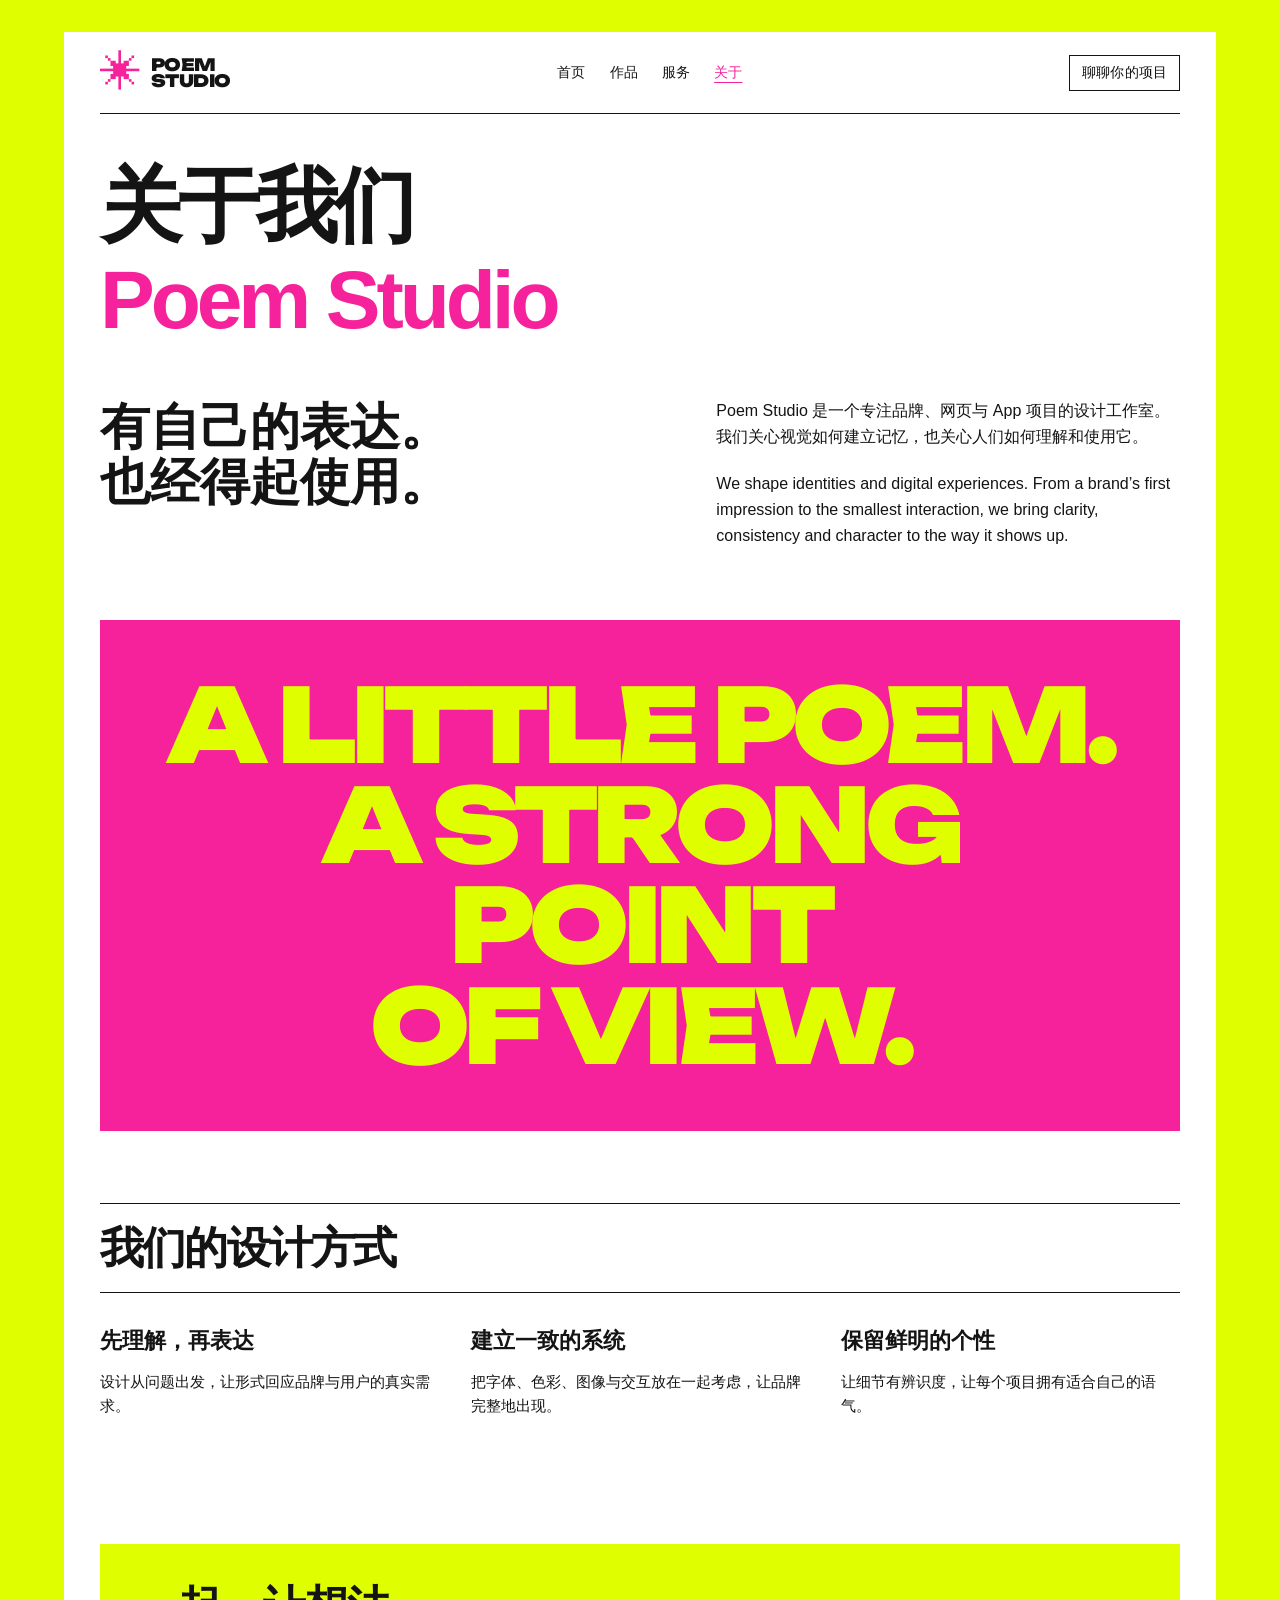
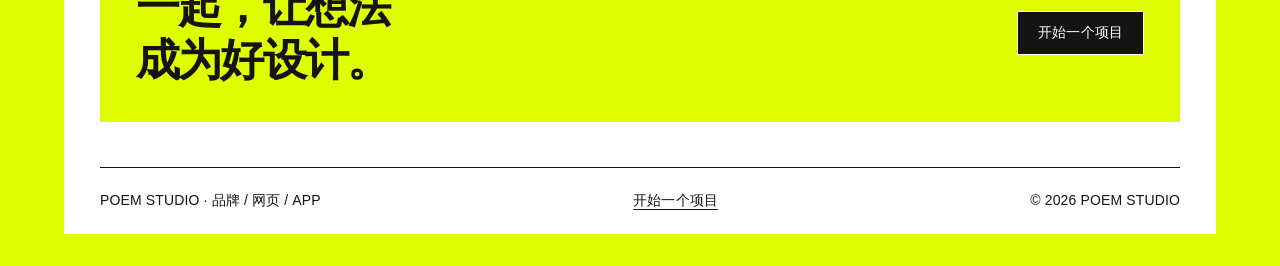
==== about.html @ 9b2316a0 "Stagger showcase image copy and sculpture transitions" ====
<!doctype html>
<html lang="zh-CN"><head><meta charset="utf-8"><meta name="viewport" content="width=device-width,initial-scale=1"><meta name="theme-color" content="#dfff00"><meta name="description" content="Poem Studio 设计工作室，专注品牌视觉、网页和 App 设计。"><title>工作室 · Poem Studio</title><link rel="icon" href="assets/mark.svg"><link rel="preload" as="font" href="assets/display.ttf" type="font/ttf" crossorigin><link rel="stylesheet" href="poem.css?v=3"><script src="poem.js?v=5" defer></script></head><body data-page="about"><a class="skip" href="#content">跳到正文</a><div class="paper"><header class="site-header"></header><main id="content"><h1 class="page-title">关于我们<br><em>Poem Studio</em></h1><div class="about-layout"><h2>有自己的表达。<br>也经得起使用。</h2><div><p>Poem Studio 是一个专注品牌、网页与 App 项目的设计工作室。我们关心视觉如何建立记忆，也关心人们如何理解和使用它。</p><p lang="en">We shape identities and digital experiences. From a brand’s first impression to the smallest interaction, we bring clarity, consistency and character to the way it shows up.</p></div></div><div class="about-poster">A LITTLE POEM.<br>A STRONG POINT<br>OF VIEW.</div><div class="section-heading"><h2>我们的设计方式</h2></div><div class="process"><div><h3>先理解，再表达</h3><p>设计从问题出发，让形式回应品牌与用户的真实需求。</p></div><div><h3>建立一致的系统</h3><p>把字体、色彩、图像与交互放在一起考虑，让品牌完整地出现。</p></div><div><h3>保留鲜明的个性</h3><p>让细节有辨识度，让每个项目拥有适合自己的语气。</p></div></div><section class="closing"><h2>一起，让想法<br>成为好设计。</h2><a class="button" href="contact.html">开始一个项目</a></section></main><footer class="site-footer"></footer></div></body></html>
---- poem.css ----
@font-face{font-family:Display;src:url('assets/display.ttf') format('truetype');font-display:swap;font-weight:900}
:root{--pink:#f5229b;--acid:#dfff00;--ink:#141414;--blue:#2437df;--line:#c9c9c3;--mono:'Courier New','Microsoft YaHei',monospace}
*{box-sizing:border-box}html{scroll-behavior:smooth}body{margin:0;background:var(--acid);color:var(--ink);font:16px/1.65 Arial,'Microsoft YaHei',sans-serif;padding:32px 5vw}a{color:inherit;text-decoration:none}button,input,textarea,select{font:inherit}button,a,input,textarea,select{-webkit-tap-highlight-color:transparent}button{cursor:pointer}button:focus-visible,a:focus-visible{outline:3px solid var(--blue);outline-offset:5px}img{display:block;max-width:100%}::selection{background:var(--pink);color:white}.paper{max-width:1480px;margin:auto;background:#fff;padding:0 36px}.skip{position:fixed;top:-60px}.skip:focus{top:10px;background:white;padding:10px;z-index:9}
.site-header{display:flex;align-items:center;justify-content:space-between;gap:24px;min-height:82px;border-bottom:1px solid}.logo{display:flex;gap:9px;align-items:center;font:900 17px/.9 Display,Arial,sans-serif;letter-spacing:-.5px}.logo-symbol{font:42px/1 Arial;color:var(--pink)}nav{display:flex;gap:24px;font:13px var(--mono)}nav a{padding:10px 0}nav a[aria-current=page]{color:var(--pink);text-decoration:underline;text-underline-offset:5px}.header-link{font:12px var(--mono);border:1px solid;padding:8px 12px}.big-title{font:900 clamp(64px,11.7vw,170px)/.9 Display,'Arial Black',sans-serif;letter-spacing:-.055em;margin:29px 0 20px;text-transform:uppercase;color:var(--pink);display:flex;justify-content:space-between;gap:15px}.edition{display:flex;justify-content:space-between;gap:20px;font:12px/1.5 var(--mono);border-top:1px solid;padding:12px 0}.hero-intro{display:flex;justify-content:space-between;align-items:flex-start;margin:14px 0}.hero-intro p{margin:0;max-width:290px;font-size:14px}.hero-intro .en{font:14px/1.5 var(--mono);text-align:right}
.hero-collage{position:relative;display:grid;grid-template-columns:1fr 1.35fr 1fr;align-items:center;gap:4%;padding:30px 25px 62px;min-height:440px}.hero-piece{position:relative;display:block}.hero-piece img{width:100%;height:290px;object-fit:cover}.hero-piece.brand img{border-radius:50% 50% 0 0}.hero-piece.web{margin-top:36px}.hero-piece.web img{height:330px}.hero-piece.app{margin-top:-8px}.hero-piece.app img{height:305px;border-radius:130px}.hero-label{font:12px/1.3 var(--mono);display:flex;justify-content:space-between;padding-top:12px}.selected-frame{position:absolute;inset:-12px -12px 31px;border:1px solid var(--ink);pointer-events:none}.selected-frame:before,.selected-frame:after{content:'';position:absolute;width:6px;height:6px;background:var(--ink);top:-3px;left:-3px;box-shadow:0 0 0 2px white}.selected-frame:after{top:auto;left:auto;bottom:-3px;right:-3px}.annotation{position:absolute;top:-35px;right:-16px;background:var(--acid);padding:5px 10px;font:12px var(--mono);transform:rotate(-4deg)}.sticker{position:absolute;font:900 80px/1 Arial;right:26%;top:0;color:var(--pink);transform:rotate(15deg);pointer-events:none}.hero-collage .tiny-note{position:absolute;bottom:0;left:0;font:12px var(--mono);color:#555}.hero-piece:hover img{filter:saturate(1.12)}.hero-piece:hover .hero-label{color:var(--pink)}
.section-heading{display:flex;justify-content:space-between;align-items:end;border-top:1px solid;padding:22px 0;margin-top:72px}.section-heading h2{font:900 clamp(28px,4vw,55px)/1 Display,Arial;margin:0;letter-spacing:-.045em}.section-heading span,.text-link{font:13px var(--mono)}.text-link{text-decoration:underline;text-underline-offset:5px}.statement{margin:75px 0 70px;position:relative;padding:22px 0}.statement h2{font:900 clamp(32px,5.7vw,86px)/1.04 Display,Arial;letter-spacing:-.05em;margin:0}.statement .shift{display:block;text-align:right}.statement em{font-style:normal;color:var(--pink)}.statement mark{background:var(--acid);padding:0 6px}.statement p{max-width:380px;margin:28px 0 0 auto;font-size:15px}.manifesto{display:grid;grid-template-columns:1fr 1fr;border:1px solid;min-height:360px}.manifesto-art{background:var(--blue);color:var(--acid);padding:45px;position:relative;display:flex;flex-direction:column;justify-content:space-between;overflow:hidden}.manifesto-art strong{font:900 clamp(50px,7vw,104px)/.9 Display;letter-spacing:-.06em;z-index:1}.manifesto-art small{font:12px var(--mono);z-index:1}.manifesto-art .asterisk{position:absolute;font:360px/.8 Arial;right:-45px;top:85px;color:var(--pink);transform:rotate(15deg)}.manifesto-copy{background:var(--acid);padding:42px;display:flex;flex-direction:column;justify-content:center;align-items:start}.manifesto-copy h2{font:900 34px/1.2 Display,Arial;letter-spacing:-.03em;margin:0 0 20px}.manifesto-copy p{margin:0 0 24px;max-width:400px}.button{display:inline-block;border:1px solid;background:var(--ink);color:white;padding:12px 20px;font:14px var(--mono)}.button:hover{background:var(--pink);color:white}.button.light{background:white;color:var(--ink)}
.work-grid{display:grid;grid-template-columns:repeat(3,minmax(0,1fr));gap:25px}.work-card{min-width:0}.work-card[hidden]{display:none}.work-visual{position:relative;overflow:hidden;background:#eee}.work-visual img{width:100%;aspect-ratio:4/5;object-fit:cover;transition:transform .5s}.work-card:hover img{transform:scale(1.035)}.work-card h3{font:900 25px/1.2 Display,Arial;margin:14px 0 7px}.work-meta{font:12px var(--mono);display:flex;justify-content:space-between;gap:10px}.work-card p{font-size:14px;margin:8px 0}.concept{position:absolute;bottom:12px;left:12px;background:white;padding:4px 7px;font:11px var(--mono)}.filters{display:flex;gap:10px;flex-wrap:wrap;margin:22px 0 30px}.filters button{border:1px solid;background:#fff;padding:7px 15px;font:13px var(--mono)}.filters button[aria-pressed=true]{background:var(--acid)}.page-intro{max-width:650px;margin:18px 0 36px}.page-title{font:900 clamp(52px,9vw,124px)/.95 Display,Arial;letter-spacing:-.06em;margin:45px 0 18px}.page-title em{font-style:normal;color:var(--pink)}
.service-shapes{display:grid;grid-template-columns:1fr 1fr 1fr;gap:25px;padding:28px 20px 60px}.service-shape{border:1.5px solid var(--blue);min-height:250px;padding:32px 28px;position:relative;display:flex;flex-direction:column;justify-content:center}.service-shape:nth-child(1){border-radius:90px 90px 0 0;transform:rotate(-4deg);color:var(--blue)}.service-shape:nth-child(2){margin-top:28px;transform:rotate(3deg);color:var(--pink);border-color:var(--pink)}.service-shape:nth-child(2):before{content:'';height:15px;border-bottom:1px solid;position:absolute;inset:0 0 auto;background:radial-gradient(circle,currentColor 2px,transparent 2.5px) 8px 4px/9px 9px no-repeat}.service-shape:nth-child(3){border-radius:35px;transform:rotate(-3deg);color:#598200;border-color:#598200}.service-shape h3{font:900 30px/1.1 Display,Arial;margin:0 0 13px}.service-shape p{font-size:14px;color:var(--ink);margin:0}.service-shape:hover{background:var(--acid)}.service-list{margin:30px 0 70px}.service-list details{border-top:1px solid;padding:23px 0}.service-list details:last-child{border-bottom:1px solid}.service-list summary{cursor:pointer;font-size:24px;font-weight:700}.service-list p{max-width:670px}.service-list ul{padding-left:20px}.process{display:grid;grid-template-columns:repeat(3,1fr);gap:32px;border-top:1px solid;padding:30px 0 55px}.process h3{font-size:22px;margin:0 0 10px}.process p{margin:0;font-size:15px}.closing{display:flex;align-items:center;justify-content:space-between;gap:35px;background:var(--acid);padding:36px;margin-top:70px}.closing h2{font:900 clamp(30px,4vw,60px)/1 Display,Arial;letter-spacing:-.04em;margin:0}.site-footer{border-top:1px solid;display:flex;justify-content:space-between;gap:20px;padding:24px 0;margin-top:45px;font:12px var(--mono)}.site-footer p{margin:0}.site-footer a{text-decoration:underline;text-underline-offset:4px}
.about-layout{display:grid;grid-template-columns:1.2fr 1fr;gap:60px;margin:50px 0}.about-layout h2{font:900 50px/1.1 Display,Arial;margin:0}.about-layout p{margin:0 0 20px}.about-poster{background:var(--pink);color:var(--acid);padding:55px 25px;font:900 clamp(55px,8vw,120px)/.98 Display;letter-spacing:-.06em;text-align:center}.case-hero{display:grid;grid-template-columns:1fr 1fr;gap:45px;margin:30px 0 65px;align-items:center}.case-hero img{width:100%;max-height:750px;object-fit:contain}.case-hero h1{font:900 clamp(50px,6vw,90px)/1 Display;margin:20px 0}.case-hero dl{border-top:1px solid}.case-hero dt{font-weight:bold;margin-top:16px}.case-hero dd{margin:0 0 12px}.contact-layout{display:grid;grid-template-columns:1fr 1.2fr;gap:60px;margin:35px 0 65px}.contact-layout h2{font:900 40px/1.1 Display;margin-top:0}.brief{display:grid;gap:19px}.brief label{display:grid;gap:6px;font-size:14px}.brief input,.brief textarea,.brief select{width:100%;background:#fafaf7;border:1px solid #aaa;padding:12px;border-radius:0;color:var(--ink)}.brief textarea{min-height:130px;resize:vertical}.brief button{justify-self:start}.help{font-size:13px;color:#555}.form-status{font-size:14px;min-height:1.5em}.empty{padding:45px 0}
.paper{container-type:inline-size}.big-title{font-size:11.8cqw}.section-heading h2{max-width:85%;font-size:clamp(24px,4.1cqw,55px)}.closing h2{font-size:clamp(26px,4.1cqw,60px)}.work-visual img{height:auto}.page-title{font-size:8cqw}
@media(prefers-reduced-motion:no-preference){.hero-piece{animation:arrive .7s both}.hero-piece.web{animation-delay:.1s}.hero-piece.app{animation-delay:.2s}@keyframes arrive{from{opacity:0;translate:0 15px}to{opacity:1;translate:0 0}}}
@media(max-width:900px){body{padding:20px 3vw}.paper{padding:0 24px}.header-link{display:none}nav{gap:16px}.hero-collage{min-height:330px;padding:20px 7px 45px}.hero-piece img{height:215px}.hero-piece.web img{height:250px}.hero-piece.app img{height:230px}.manifesto-art,.manifesto-copy{padding:30px}.work-grid{gap:18px}.service-shapes{gap:15px;padding-left:0;padding-right:0}.service-shape{padding:25px 18px}.contact-layout{gap:28px}}
@media(max-width:600px){body{padding:9px}.paper{padding:0 16px}.site-header{min-height:72px;flex-wrap:wrap;gap:8px;padding:14px 0}.logo{font-size:14px}.logo-symbol{font-size:30px}nav{font-size:12px;gap:14px}.big-title{font-size:11.1vw;margin-top:24px;gap:8px}.edition{font-size:10px;gap:10px}.edition span:last-child{display:none}.hero-intro p{font-size:12px;max-width:57%}.hero-intro .en{font-size:10px;max-width:38%}.hero-collage{gap:5%;padding:34px 0 45px;min-height:260px}.hero-piece img{height:144px}.hero-piece.web img{height:185px}.hero-piece.app img{height:157px}.hero-label{font-size:10px;display:block}.hero-label span:last-child{display:none}.selected-frame{inset:-7px -7px 26px}.annotation{font-size:9px;right:-10px;top:-28px;padding:4px}.sticker{font-size:48px;right:24%;top:8px}.hero-collage .tiny-note{font-size:10px}.statement{margin:40px 0}.statement h2{font-size:8.1vw}.statement p{font-size:14px;max-width:85%}.manifesto{grid-template-columns:1fr}.manifesto-art{min-height:260px}.manifesto-art strong{font-size:70px}.manifesto-copy{padding:28px}.manifesto-copy h2{font-size:29px}.manifesto-copy p{font-size:15px}.section-heading{margin-top:45px;gap:12px}.section-heading h2{font-size:28px}.section-heading span{font-size:11px}.work-grid{grid-template-columns:1fr}.work-visual img{aspect-ratio:1/1}.work-card{margin-bottom:15px}.service-shapes{grid-template-columns:1fr;gap:22px;padding:20px 14px}.service-shape{min-height:180px}.service-shape:nth-child(2){margin-top:0}.closing{padding:25px;display:block;margin-top:45px}.closing h2{margin-bottom:22px}.site-footer{font-size:10px;flex-wrap:wrap}.page-title{font-size:15vw}.about-layout,.contact-layout,.case-hero{grid-template-columns:1fr;gap:25px;margin:30px 0}.about-layout h2{font-size:35px}.process{grid-template-columns:1fr;gap:25px}.case-hero h1{font-size:60px}.service-list summary{font-size:19px}}

@media(max-width:600px){.big-title{font-size:11.4cqw}.page-title{font-size:9cqw}.section-heading h2{font-size:6cqw}.statement h2{font-size:8.3cqw}.closing h2{font-size:7.6cqw}.section-heading{align-items:center}.section-heading .text-link{font-size:11px;flex-shrink:0}.service-shape h3{font-size:27px}}

.health-note{display:grid;grid-template-columns:135px 1fr auto;gap:35px;align-items:center;margin-top:55px;padding:28px 0;border-block:1px solid var(--line)}.health-symbol{color:var(--blue);text-align:center}.health-symbol svg{width:105px;height:90px;display:block;margin:auto}.health-symbol path{fill:none;stroke:currentColor;stroke-width:1.5}.health-symbol circle{fill:white;stroke:currentColor;stroke-width:1.5}.health-symbol circle:nth-child(3){fill:var(--acid)}.health-symbol span{font:10px var(--mono)}.health-tag{font:11px var(--mono);color:var(--blue);margin:0 0 12px}.health-note h2{font-size:24px;line-height:1.4;margin:0 0 10px}.health-note p:last-child{font-size:14px;max-width:610px;margin:0}.health-note .text-link{white-space:nowrap}
@media(max-width:600px){.manifesto-art strong{font-size:16cqw}.health-note{grid-template-columns:65px 1fr;gap:18px;margin-top:35px}.health-symbol svg{width:65px;height:70px}.health-symbol span{font-size:8px}.health-note h2{font-size:20px}.health-note p:last-child{font-size:13px}.health-note .text-link{grid-column:2}.health-tag{font-size:10px}}
/* Editorial collage: a stable image plane with sculptural objects in front. */
.hero-collage{isolation:isolate;grid-template-columns:1fr 1.3fr 1fr;gap:5%;min-height:540px;padding:62px 24px 120px;margin-top:8px}
.hero-piece{z-index:2;min-width:0}.hero-piece.brand{width:89%;justify-self:start;margin-top:38px}.hero-piece.web{margin-top:28px}.hero-piece.app{width:92%;justify-self:end;margin-top:-4px}
.hero-piece.brand img{height:285px;border-radius:46% 46% 0 0;object-position:50% 60%}.hero-piece.web img{height:340px;object-position:50% 44%}.hero-piece.app img{height:292px;object-position:50% 54%;border-radius:48%}
.hero-piece.web .selected-frame{border-color:var(--blue);inset:-10px -10px 31px}.selected-frame:before,.selected-frame:after{background:var(--blue)}
.annotation{z-index:3;right:-4px;top:-26px;background:var(--acid);font-size:11px;letter-spacing:.03em}
.orbit-line{position:absolute;inset:0 0 92px;width:100%;height:calc(100% - 92px);z-index:0;overflow:visible;pointer-events:none}.orbit-line ellipse{fill:none;stroke:#b2b4cf;stroke-width:.7;stroke-dasharray:2 6}
.hero-3d{position:absolute;inset:0 0 85px;pointer-events:none;z-index:4}.hero-3d canvas{display:block;width:100%;height:100%}.motion-fallback:after{content:'✳';position:absolute;right:22%;top:10%;font-size:70px;color:var(--pink)}.motion-fallback canvas{visibility:hidden}
.detail-swatch{position:absolute;left:26%;top:10px;width:70px;z-index:2;transform:rotate(6deg)}.detail-swatch img{width:70px;height:70px;object-fit:cover;object-position:20% 5%;border-radius:50%;border:1px dotted var(--ink);padding:3px;background:white}.detail-swatch span{display:block;margin-top:8px;font:9px var(--mono);white-space:nowrap}
.material-note{position:absolute;right:1%;bottom:99px;font:11px var(--mono);color:#555}
.hero-caption{position:absolute;bottom:0;left:0;right:0;border-top:1px solid #d4d4cc;display:grid;grid-template-columns:1fr 1.7fr 1fr;gap:25px;align-items:center;padding:20px 0 5px}
.caption-kicker,.caption-count{font:11px/1.4 var(--mono)}.caption-kicker{color:var(--blue)}.caption-count{text-align:right}.hero-caption p{margin:0;font-size:13px}.hero-caption b{font-weight:500;display:block}.hero-caption p span{font-size:12px;color:#666;display:block;margin-top:3px}
@media(max-width:900px){.hero-collage{padding:48px 14px 112px;min-height:460px}.hero-piece.brand img{height:230px}.hero-piece.web img{height:280px}.hero-piece.app img{height:238px}.detail-swatch{width:56px;left:25%}.detail-swatch img{width:56px;height:56px}.caption-count{display:none}.hero-caption{grid-template-columns:1fr 2fr;gap:20px}}
@media(max-width:600px){.hero-collage{gap:5%;padding:48px 0 114px;min-height:350px}.hero-piece.brand{margin-top:25px;width:100%}.hero-piece.web{margin-top:22px}.hero-piece.app{width:100%;margin-top:0}.hero-piece.brand img{height:145px}.hero-piece.web img{height:185px}.hero-piece.app img{height:154px}.hero-piece.web .selected-frame{inset:-6px -6px 26px}.detail-swatch{display:none}.annotation{font-size:8px;padding:4px;top:-20px;right:-5px}.hero-3d{bottom:92px}.orbit-line{bottom:92px;height:calc(100% - 92px)}.material-note{font-size:9px;bottom:96px}.hero-caption{display:block;padding:13px 0 0}.caption-kicker{font-size:10px}.hero-caption p{font-size:12px;margin-top:4px}.hero-caption p span{font-size:11px}.hero-label{font-size:10px}}


/* THE CREATORS study: grouped images, disciplined type, unequal emphasis. */
:root{--text:Arial,'Microsoft YaHei','PingFang SC',sans-serif;--mono:'Courier New',monospace}
body{font-family:var(--text)}nav,.header-link,.button,.text-link,.filters button,.work-meta,.site-footer{font-family:var(--text);font-size:14px;letter-spacing:.01em}.hero-label{font-family:var(--text);font-size:13px}.edition,.eyebrow,.caption-kicker,.caption-count,.annotation{font-family:var(--mono);font-size:12px}.hero-intro .en{font-family:var(--text);font-size:15px}.health-tag{font-family:var(--text)}.statement p,.manifesto-copy p,.page-intro{font-size:16px;line-height:1.8}.logo{font-family:Display,Arial,sans-serif}.work-card h3{font-size:32px}.work-card p{font-size:16px}.case-hero h2,.luma-notes h2{font-family:var(--text);font-weight:700;line-height:1.4}.case-hero .work-meta{font-size:12px}.hero-collage{padding-top:85px;min-height:570px}.hero-piece.brand{margin-top:68px;width:83%}.hero-piece.web{margin-top:12px}.hero-piece.app{margin-top:8px;width:86%}.detail-swatch{left:33%;top:17px;width:52px}.detail-swatch img{width:52px;height:52px}.detail-swatch span{font-family:var(--text);font-size:10px}.hero-piece.web .selected-frame{border-color:var(--ink)}.selected-frame:before,.selected-frame:after{background:var(--ink)}.hero-caption p{font-size:14px}.hero-caption p span{font-size:13px}
.health-feature{display:grid;grid-template-columns: .7fr 1.3fr;gap:0;margin:64px 0 20px;background:var(--acid);border:1px solid var(--ink)}.feature-heading{padding:36px;display:flex;flex-direction:column;align-items:start}.eyebrow{display:block;line-height:1.5}.feature-heading h2{font:900 clamp(28px,4cqw,62px)/1 Display,Arial;letter-spacing:-.045em;margin:30px 0 18px}.feature-heading em{font-style:normal;color:var(--blue)}.feature-heading p{font-size:18px;line-height:1.6;margin:0 0 25px}.feature-heading .text-link{margin-top:auto}.feature-image{position:relative;background:#eee;display:block;min-width:0}.feature-image img{width:100%;height:100%;object-fit:cover;aspect-ratio:1.25}.feature-image span{position:absolute;bottom:14px;left:14px;background:#fff;padding:6px 9px;font-size:12px}
.work-grid{grid-template-columns:repeat(2,minmax(0,1fr));gap:48px 30px}.work-card:nth-child(even){padding-top:72px}.work-visual img{aspect-ratio:4/3;height:auto}.work-card:first-child .work-visual img{object-position:center}.work-card:nth-child(3) .work-visual img{aspect-ratio:1.2}.work-card:nth-child(4) .work-visual{border-radius:45% 45% 0 0}.work-card:nth-child(4) .work-visual img{aspect-ratio:1}.work-card .concept{font:11px var(--mono)}.work-card:hover img{transform:scale(1.02)}
.luma-system{display:grid;grid-template-columns:1fr 1fr;border:1px solid;margin:60px 0}.luma-identity{background:var(--blue);color:#fff;padding:40px;position:relative;overflow:hidden}.luma-identity strong{font:900 clamp(42px,6cqw,90px)/1 Display,Arial;display:block;position:relative;margin:40px 0;letter-spacing:-.05em}.luma-dot{position:absolute;width:95px;height:95px;border-radius:50%;background:var(--acid);right:0;bottom:0;mix-blend-mode:screen}.luma-identity p{max-width:310px}.palette{display:flex;gap:10px;margin-top:25px}.palette i{width:38px;height:38px;border:1px solid white;background:var(--acid)}.palette i:nth-child(2){background:white}.palette i:nth-child(3){background:#141414}.luma-notes{padding:40px;align-self:center}.luma-notes h2{font-size:30px;margin:0 0 25px}.case-gallery{display:grid;grid-template-columns:1fr 1fr;gap:30px}.case-gallery figure{margin:0;min-width:0}.case-gallery img{width:100%;height:410px;object-fit:cover;object-position:left}.case-gallery figure:nth-child(2) img{object-position:right}.case-gallery figcaption{font:12px var(--mono);margin-top:12px}.case-hero:has(img[src*='poem-health']){grid-template-columns:1.25fr 1fr;gap:40px}.case-hero img[src*='poem-health']{height:620px;object-fit:cover;object-position:left}
@media(max-width:900px){.feature-heading{padding:25px}.feature-heading h2{font-size:4cqw}.health-feature{grid-template-columns: .8fr 1.2fr}.work-meta{font-size:12px}}
@media(max-width:600px){nav{font-size:12px}.hero-label{font-size:11px}.edition{font-size:10px}.hero-intro .en{font-size:11px}.hero-collage{min-height:370px;padding-top:65px}.hero-piece.brand{margin-top:38px;width:92%}.hero-piece.web{margin-top:15px}.hero-piece.app{width:95%}.hero-caption p{font-size:13px}.hero-caption p span{font-size:12px}.health-feature{grid-template-columns:1fr;margin-top:40px}.feature-heading{padding:25px}.feature-heading h2{font-size:10cqw;margin:25px 0 18px}.feature-heading p{font-size:16px}.feature-heading .text-link{margin-top:0}.feature-image img{aspect-ratio:1.4}.work-grid{grid-template-columns:1fr;gap:25px}.work-card:nth-child(even){padding-top:0}.work-card h3{font-size:28px}.work-card:nth-child(4) .work-visual{border-radius:0}.work-card:nth-child(4) .work-visual img{aspect-ratio:4/3}.site-footer{font-size:12px}.luma-system{grid-template-columns:1fr}.luma-identity,.luma-notes{padding:25px}.luma-identity strong{font-size:18cqw}.case-gallery{grid-template-columns:1fr;gap:25px}.case-gallery img{height:340px}.case-hero:has(img[src*='poem-health']){grid-template-columns:1fr}.case-hero img[src*='poem-health']{height:auto;object-fit:contain}.hero-piece.web .selected-frame{inset:-6px -6px 28px}.hero-piece.web .hero-label{padding-top:15px}}
.detail-swatch{top:0}.hero-piece .hero-label{padding-top:14px}

.annotation{white-space:nowrap}@media(max-width:600px){.annotation{font-size:8px;letter-spacing:0}}

/* Chinese is primary; English provides a secondary visual rhythm. */
.slide-copy h2{font-family:var(--text);font-weight:800;font-size:clamp(32px,4.7cqw,66px);line-height:1.15;letter-spacing:-.055em;max-width:360px}.slide-copy .eyebrow{font-family:var(--text);font-size:13px}.statement h2{font-family:var(--text);font-size:6.2cqw;line-height:1.2;font-weight:800;letter-spacing:-.055em}.statement>.eyebrow{margin-bottom:20px;color:#555}.manifesto-art strong{font-family:var(--text);font-size:6.5cqw;line-height:1.1;font-weight:800;letter-spacing:-.05em}.digital-head h2{font-family:var(--text);font-size:6.5cqw;line-height:1.05;font-weight:800}.feature-heading h2{font-family:var(--text);font-size:4.2cqw;line-height:1.15;font-weight:800}.page-title{font-family:var(--text);font-weight:800;line-height:1.15;font-size:7.6cqw;letter-spacing:-.05em}.section-heading h2{font-family:var(--text);font-weight:800;letter-spacing:-.04em}.closing h2{font-family:var(--text);font-weight:800;line-height:1.2;letter-spacing:-.04em}.service-shape h3{font-family:var(--text);font-weight:800}.service-shape small{display:block;font:11px var(--mono);margin-top:12px;letter-spacing:0}.duotone-art span{font-family:var(--text)}
@media(max-width:600px){.slide-copy h2{font-size:10cqw;max-width:90%;line-height:1.1;margin:19px 0 14px}.slide-copy .eyebrow{font-size:11px}.statement h2{font-size:8.6cqw;line-height:1.25}.manifesto-art strong{font-size:13cqw}.digital-head h2{font-size:13cqw}.feature-heading h2{font-size:10cqw}.page-title{font-size:11cqw}.service-shape small{font-size:11px}}
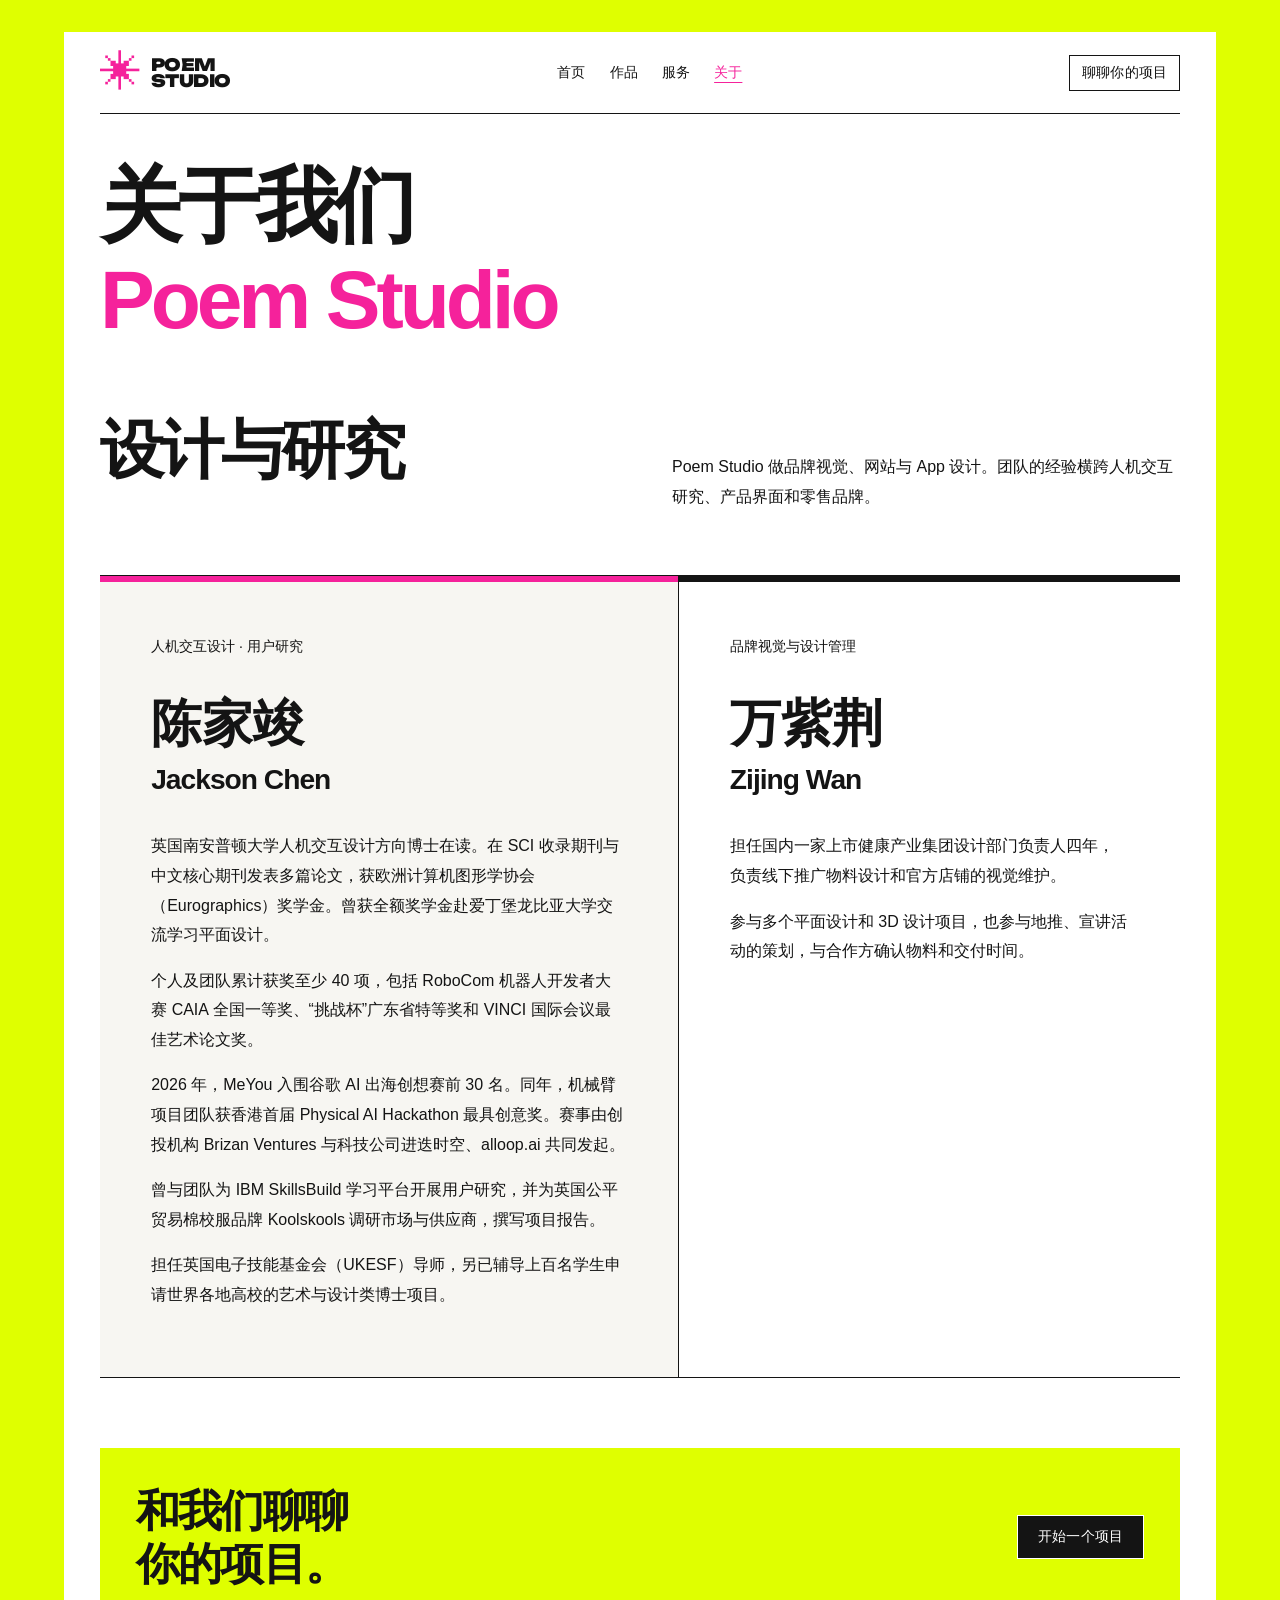
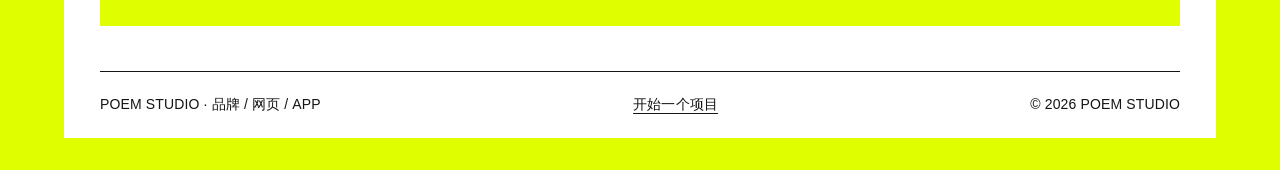
==== commit 7db443c4: "Publish Poem Studio project stories and editorial index" ====
--- a/about.html
+++ b/about.html
@@ -1,2 +1,14 @@
 <!doctype html>
-<html lang="zh-CN"><head><meta charset="utf-8"><meta name="viewport" content="width=device-width,initial-scale=1"><meta name="theme-color" content="#dfff00"><meta name="description" content="Poem Studio 设计工作室，专注品牌视觉、网页和 App 设计。"><title>工作室 · Poem Studio</title><link rel="icon" href="assets/mark.svg"><link rel="preload" as="font" href="assets/display.ttf" type="font/ttf" crossorigin><link rel="stylesheet" href="poem.css?v=3"><script src="poem.js?v=5" defer></script></head><body data-page="about"><a class="skip" href="#content">跳到正文</a><div class="paper"><header class="site-header"></header><main id="content"><h1 class="page-title">关于我们<br><em>Poem Studio</em></h1><div class="about-layout"><h2>有自己的表达。<br>也经得起使用。</h2><div><p>Poem Studio 是一个专注品牌、网页与 App 项目的设计工作室。我们关心视觉如何建立记忆，也关心人们如何理解和使用它。</p><p lang="en">We shape identities and digital experiences. From a brand’s first impression to the smallest interaction, we bring clarity, consistency and character to the way it shows up.</p></div></div><div class="about-poster">A LITTLE POEM.<br>A STRONG POINT<br>OF VIEW.</div><div class="section-heading"><h2>我们的设计方式</h2></div><div class="process"><div><h3>先理解，再表达</h3><p>设计从问题出发，让形式回应品牌与用户的真实需求。</p></div><div><h3>建立一致的系统</h3><p>把字体、色彩、图像与交互放在一起考虑，让品牌完整地出现。</p></div><div><h3>保留鲜明的个性</h3><p>让细节有辨识度，让每个项目拥有适合自己的语气。</p></div></div><section class="closing"><h2>一起，让想法<br>成为好设计。</h2><a class="button" href="contact.html">开始一个项目</a></section></main><footer class="site-footer"></footer></div></body></html>+<html lang="zh-CN"><head><meta charset="utf-8"><meta name="viewport" content="width=device-width,initial-scale=1"><meta name="theme-color" content="#dfff00"><meta name="description" content="Poem Studio 设计工作室，专注品牌视觉、网页和 App 设计。"><title>工作室 · Poem Studio</title><link rel="icon" href="assets/mark.svg"><link rel="preload" as="font" href="assets/display.ttf" type="font/ttf" crossorigin><link rel="stylesheet" href="poem.css?v=3"><link rel="stylesheet" href="portfolio.css?v=7"><script src="portfolio.js?v=8" defer></script><script src="poem.js?v=16" defer></script></head><body data-page="about"><a class="skip" href="#content">跳到正文</a><div class="paper"><header class="site-header"></header><main id="content"><h1 class="page-title">关于我们<br><em>Poem Studio</em></h1><section class="studio-intro"><h2>设计与研究</h2><p>Poem Studio 做品牌视觉、网站与 App 设计。团队的经验横跨人机交互研究、产品界面和零售品牌。</p></section>
+<section class="team-spread" aria-label="团队成员">
+<article><small>人机交互设计 · 用户研究</small><h2>陈家竣 <span lang="en">Jackson Chen</span></h2>
+<p>英国南安普顿大学人机交互设计方向博士在读。在 SCI 收录期刊与中文核心期刊发表多篇论文，获欧洲计算机图形学协会（Eurographics）奖学金。曾获全额奖学金赴爱丁堡龙比亚大学交流学习平面设计。</p>
+<p>个人及团队累计获奖至少 40 项，包括 RoboCom 机器人开发者大赛 CAIA 全国一等奖、“挑战杯”广东省特等奖和 VINCI 国际会议最佳艺术论文奖。</p>
+<p>2026 年，MeYou 入围谷歌 AI 出海创想赛前 30 名。同年，机械臂项目团队获香港首届 Physical AI Hackathon 最具创意奖。赛事由创投机构 Brizan Ventures 与科技公司进迭时空、alloop.ai 共同发起。</p>
+<p>曾与团队为 IBM SkillsBuild 学习平台开展用户研究，并为英国公平贸易棉校服品牌 Koolskools 调研市场与供应商，撰写项目报告。</p>
+<p>担任英国电子技能基金会（UKESF）导师，另已辅导上百名学生申请世界各地高校的艺术与设计类博士项目。</p></article>
+<article><small>品牌视觉与设计管理</small><h2>万紫荆 <span lang="en">Zijing Wan</span></h2>
+<p>担任国内一家上市健康产业集团设计部门负责人四年，负责线下推广物料设计和官方店铺的视觉维护。</p>
+<p>参与多个平面设计和 3D 设计项目，也参与地推、宣讲活动的策划，与合作方确认物料和交付时间。</p></article>
+</section>
+<section class="closing"><h2>和我们聊聊<br>你的项目。</h2><a class="button" href="contact.html">开始一个项目</a></section></main><footer class="site-footer"></footer></div></body></html>
--- a/portfolio.css
+++ b/portfolio.css
@@ -0,0 +1,148 @@
+.studio-intro,.team-spread,.honours,.case-lead{display:grid;grid-template-columns:1fr 1fr;gap:clamp(24px,5vw,80px)}
+.studio-intro{align-items:baseline;margin:3rem 0}
+.studio-intro h2,.open-research h2,.case-lead h1,.honours h2{font-size:clamp(32px,5vw,72px);letter-spacing:-.055em;line-height:1.1;margin:.3em 0}
+.studio-intro p,.team-spread p,.case-lead p{max-width:38em;line-height:1.85}
+.team-spread{gap:0;border-block:1px solid var(--ink)}
+.team-spread article{padding:clamp(24px,4vw,64px);background:#f4f3ef}
+.team-spread article+article{border-left:1px solid var(--ink);background:white}
+.team-spread h2{font-size:clamp(30px,4vw,52px);line-height:1.1;margin:.7em 0}
+.team-spread h2 span{display:block;font-family:Arial,sans-serif;font-size:.55em;margin-top:.45em;letter-spacing:-.035em}
+.honours{padding:clamp(25px,4vw,64px);align-items:center;background:var(--ink);color:white}
+.honours h2{color:var(--acid)}
+.honours ul{margin:0;padding:0;list-style:none}
+.honours li{display:flex;justify-content:space-between;gap:1rem;padding:.8rem 0;border-bottom:1px solid #666}
+.honours time{color:#ccc}
+.real-card .work-meta{margin-top:1em}
+.real-card .work-visual{background:#f1f1ed;border:1px solid #ddd}
+.real-card .work-visual img{width:100%;height:clamp(220px,28vw,410px);object-fit:contain;object-position:center!important}
+.open-research{background:var(--ink);color:white;margin:3.5rem 0;padding:clamp(24px,5vw,76px)}
+.open-research h2{color:var(--acid)}
+.open-research{padding:clamp(18px,3vw,42px)}
+.open-research h2{font-size:clamp(25px,3vw,42px);margin:4px 0 18px}
+.research-list{display:grid;grid-template-columns:repeat(3,minmax(0,1fr));gap:24px}
+.research-list article{display:flex;flex-direction:column;align-items:flex-start;border-top:1px solid #777;padding-top:16px;min-width:0}
+.research-list .note-type{font-size:13px;line-height:1.4;padding:2px 7px;background:var(--acid);color:var(--ink)}
+.research-list h3{font:750 clamp(20px,2vw,30px)/1.25 var(--text);letter-spacing:-.03em;margin:.65em 0 .2em}
+.research-list p{font-size:15px;line-height:1.7;margin:.45em 0 1em}
+.research-list .note-credit{font-size:14px;color:#e7e7d9;margin:0 0 .35em}
+.note-links{display:flex;flex-wrap:wrap;gap:6px 16px;margin-top:auto}
+.note-links a,.research-shortcut{font-size:14px;text-decoration:underline;text-underline-offset:4px}
+.note-links a:hover{color:var(--acid)}
+.research-shortcut{display:inline-block;margin:0 0 1rem}
+#research-notes{scroll-margin-top:16px}
+@media(max-width:760px){.open-research .research-list{grid-template-columns:1fr}}
+.shenwan-story{margin:2rem 0}
+.brand-chapter{border-top:1px solid;padding:clamp(24px,4vw,56px) 0;display:grid;grid-template-columns:1fr 1fr;column-gap:4vw;align-items:center}
+.brand-chapter small{grid-column:1/-1;letter-spacing:.05em}
+.brand-chapter h2{font-size:clamp(32px,5vw,70px);margin:.15em 0;line-height:1.1}
+.brand-chapter p{margin:.6em 0}
+.brand-motion,.brand-objects{display:grid;grid-template-columns:1fr 1fr;gap:1rem;align-items:center}
+.brand-motion>div{position:relative;background:white}
+.brand-motion img,.brand-wide img,.brand-objects img{width:100%;height:auto}
+.motion-toggle{position:absolute;bottom:10px;left:12px;border:1px solid;background:white;padding:4px 13px}
+.brand-wide,.brand-objects figure{margin:0}
+.brand-wide img{max-height:70vh;object-fit:contain;background:#eee}
+.shenwan-story figcaption{margin:.5em 0 1.4em}
+@media(max-width:650px){.research-list,.brand-motion,.brand-objects,.brand-chapter{grid-template-columns:1fr}.research-list{gap:12px}}
+.open-research .text-link{display:inline-block;margin-top:.5em;color:white}
+.portfolio-case{margin:2.5rem 0}
+.case-lead{align-items:center}
+.case-lead small,.team-spread small,.open-research small,.honours small{font-size:14px}
+.case-lead h2{font-size:clamp(18px,2vw,28px);line-height:1.5}
+.case-lead figure,.portfolio-gallery figure{background:#f4f3ef;margin:0;padding:clamp(12px,2vw,30px)}
+.case-lead img,.portfolio-gallery img{object-fit:contain;width:100%;max-height:70vh}
+.portfolio-gallery{display:flex;flex-wrap:wrap;gap:1.5rem;margin-top:2rem}
+.portfolio-gallery figure{flex:1 1 280px}
+.portfolio-gallery figcaption{padding-top:1rem}
+.field-spread{display:grid;grid-template-columns:5fr 7fr;border:1px solid var(--ink)}
+.field-copy{background:var(--pink);padding:clamp(20px,4vw,60px);display:flex;flex-direction:column;align-items:flex-start}
+.field-copy small,.case-lead small{font:12px/1.5 var(--mono);letter-spacing:.04em}
+.field-copy h2{font:800 clamp(34px,5.8cqw,90px)/1.05 var(--text);letter-spacing:-.065em;margin:.65em 0 .25em}
+.field-copy p{max-width:22em;margin:0 0 2rem}
+.field-copy a{margin-top:auto}
+.field-spread figure{position:relative;margin:0;background:var(--ink);align-content:center}
+.field-spread figure img{width:100%;height:auto}
+.field-spread figcaption{position:absolute;bottom:0;left:0;padding:.35em .9em;background:var(--acid);font-size:13px}
+.real-card .work-visual,.real-card:nth-child(4) .work-visual{border:1px solid var(--ink);border-radius:0;background:#fafaf7}
+.real-card .work-visual::after{content:"";position:absolute;inset:0;pointer-events:none;background:linear-gradient(var(--ink),var(--ink)) 0 0/6px 6px no-repeat,linear-gradient(var(--ink),var(--ink)) 100% 100%/6px 6px no-repeat}
+.work-card.real-card h3{font-family:var(--text);letter-spacing:-.04em;margin:.22em 0}
+.case-lead{border-block:1px solid var(--ink);gap:0;background:var(--acid)}
+.case-lead>div{padding:clamp(20px,3.4cqw,54px)}
+.case-lead figure{background:#f7f7f3;align-self:stretch;display:grid;align-content:center;min-width:0;border-left:1px solid var(--ink)}
+.case-lead figcaption,.portfolio-gallery figcaption{font:14px/1.55 var(--text)}
+.case-lead figcaption{margin:.7em 0 0}
+.portfolio-gallery:not(:empty){display:grid;grid-template-columns:repeat(2,minmax(0,1fr));align-items:start;gap:clamp(22px,4cqw,64px)}
+.portfolio-gallery figure{padding:0;background:white;border-top:1px solid var(--ink);padding-top:.75rem}
+.portfolio-gallery figure:nth-child(even){margin-top:3rem}
+.portfolio-gallery img{height:auto}
+.portfolio-case figure a{display:block;cursor:zoom-in}
+.team-spread article:first-child{background:var(--pink)}
+@media(max-width:700px){.field-spread,.portfolio-gallery:not(:empty){grid-template-columns:1fr}.field-copy p{margin-bottom:1.2rem}.case-lead figure{border-left:0;border-top:1px solid var(--ink)}.portfolio-gallery figure:nth-child(even){margin-top:0}}
+.case-credit{border-top:1px solid #ccc;padding-top:.6rem;font-size:14px}
+.case-links{display:flex;gap:1em;flex-wrap:wrap}
+.project-showcase .project-slide .slide-image{display:flex;align-items:center;justify-content:center;background:#f2f2ee;gap:8px;padding:12px}
+.project-showcase .project-slide .slide-image img{min-width:0;flex:1 1 0;object-fit:contain;object-position:center}
+.project-showcase .project-slide .pixel-seam{display:none}
+@media(max-width:700px){.studio-intro,.team-spread,.honours,.case-lead{grid-template-columns:1fr}.team-spread article+article{border:0;border-top:1px solid}.studio-intro{gap:0}.case-lead{gap:18px}.case-lead img{max-height:55vh}.portfolio-gallery figure{min-width:0}.real-card .work-visual img{height:280px}.showcase-footer small{overflow-wrap:anywhere}}
+
+/* The index crops are separate from the full presentation boards on case pages. */
+.home-directory .section-heading{align-items:flex-end;margin:clamp(42px,6cqw,86px) 0 20px;padding:16px 0 0}
+.home-directory .section-heading h2{max-width:none;margin:.22em 0 0}
+.directory-title small,.section-heading small,.catalogue-section header small,.studio-signoff small{font:12px/1.4 var(--mono);letter-spacing:.06em;text-transform:uppercase}
+.portfolio-directory{display:grid;grid-template-columns:repeat(4,minmax(0,1fr));gap:clamp(12px,1.8cqw,26px)}
+.directory-entry,.real-card{min-width:0}
+.directory-title{margin-top:14px}
+.directory-title h3{font:800 clamp(20px,2.25cqw,34px)/1.2 var(--text);letter-spacing:-.055em;margin:.22em 0}
+.directory-entry p{margin:.5em 0 0;font-size:14px;color:#4c4b48}
+.directory-entry:hover h3,.real-card:hover h3{color:#ac0762}
+.directory-entry .work-visual,.catalogue .work-visual{aspect-ratio:4/3;display:grid;place-items:center;background:#f2f2ef;overflow:hidden;border:0;border-radius:0}
+.directory-entry .work-visual img,.catalogue .real-card .work-visual img{width:100%;height:100%;min-height:0;object-fit:contain;object-position:center;aspect-ratio:auto;transform:none}
+.catalogue .real-card .work-visual::after{content:none}
+.directory-entry .edit-graduate,.catalogue .edit-graduate{background:#161512}
+
+.directory-entry .edit-drawnwork,.catalogue .edit-drawnwork{background:#080808}
+.directory-entry .edit-yuexiu,.catalogue .edit-yuexiu{background:#fff;outline:1px solid #ccc;outline-offset:-1px}
+.case-more{margin:2rem 0;border-top:1px solid var(--ink);padding:1rem 0}.case-more summary{cursor:pointer;width:fit-content;font-weight:600}.brand-wide a{display:block;cursor:zoom-in}
+.filters a{font-size:14px;border:1px solid var(--ink);padding:6px 14px}
+.filters a[aria-current=page]{background:var(--ink);color:#fff}
+.catalogue-section{margin:3.2rem 0}
+.catalogue-section header{border-top:1px solid var(--ink);padding:.9rem 0;display:flex;align-items:baseline;gap:1em}
+.catalogue-section h2,.studio-signoff h2{font:800 clamp(25px,3.25cqw,48px)/1.18 var(--text);letter-spacing:-.05em;margin:0}
+.catalogue .work-grid{grid-template-columns:repeat(3,minmax(0,1fr));gap:clamp(16px,2.2cqw,32px)}
+.catalogue .work-card:nth-child(even){padding-top:0}
+.catalogue .work-card h3{font-size:clamp(22px,2.4cqw,34px)}
+.portfolio-case .case-lead{grid-template-columns:minmax(0,5fr) minmax(0,7fr)}
+.team-spread{grid-template-columns:1.15fr 1fr;align-items:stretch}
+.team-spread article:first-child{background:#f7f6f2;border-top:6px solid var(--pink)}
+.team-spread article+article{border-top:6px solid var(--ink)}
+.studio-signoff{display:flex;justify-content:space-between;align-items:center;gap:2rem;border-top:1px solid;padding-block:2rem}
+.studio-signoff a{display:inline-block;margin:.6em 1em .6em 0}
+.studio-signoff h2{margin:.35em 0 0}
+@media(max-width:850px){.portfolio-directory,.catalogue .work-grid{grid-template-columns:repeat(2,minmax(0,1fr))}}
+@media(max-width:700px){.team-spread,.portfolio-case .case-lead{grid-template-columns:1fr}.studio-signoff{display:block}.team-spread article+article{border-left:0}}
+@media(max-width:560px){.catalogue .work-grid{grid-template-columns:1fr}.portfolio-directory{row-gap:26px}.directory-title small{font-size:10px}.directory-entry p{font-size:12px}.filters{gap:6px}.filters a{padding:6px 10px}.catalogue-section header{flex-wrap:wrap;gap:.3em .8em}}
+.home-directory .portfolio-directory{display:grid;grid-template-columns:minmax(0,1.4fr) minmax(220px,1fr);align-items:stretch;gap:clamp(20px,4vw,64px)}
+.index-preview{margin:0;align-self:center;min-width:0}
+.index-plate{display:grid;place-items:center;aspect-ratio:16/10;background:#dedfd7;overflow:hidden}
+.index-plate img{width:100%;height:100%;min-height:0;object-fit:contain}
+.index-preview[data-section=brand] .index-plate img{object-fit:cover}
+.index-preview[data-section=objects] .index-plate{background:#171614}
+.index-preview[data-section=digital] .index-plate{background:#edeef3}
+.index-preview[data-section=research] .index-plate{background:#ece9e3}
+.index-preview[data-section=research] img{width:68%;height:78%}
+.index-preview figcaption{display:flex;align-items:baseline;justify-content:space-between;gap:12px;padding:10px 0;border-bottom:1px solid #babbb5}
+.index-case-link,.index-row a{font-size:13px;white-space:nowrap}.index-case-link:hover,.index-row a:hover{text-decoration:underline}
+.index-rows{display:grid;grid-template-rows:repeat(4,1fr);border-top:1px solid var(--ink)}
+.index-row{display:flex;justify-content:space-between;align-items:center;gap:12px;border-bottom:1px solid #babbb5}
+.index-row button{flex:1;text-align:left;background:transparent;border:0;color:inherit;padding:12px 0 12px 16px;position:relative}
+.index-row button[aria-pressed=true]::before{content:"";position:absolute;left:0;top:19%;bottom:19%;width:4px;background:var(--pink)}
+.index-row button strong,.index-row button small{display:block}
+.index-row button strong{font:800 clamp(19px,2.15vw,32px)/1.25 var(--text);letter-spacing:-.035em}
+.index-row button small{margin-top:4px;font:11px/1.4 var(--mono);color:#545450;letter-spacing:.04em;text-transform:uppercase}
+.index-row a{padding:12px 4px}.index-row a span{margin-left:4px}
+@media(max-width:620px){.home-directory .portfolio-directory{grid-template-columns:minmax(0,1fr);gap:16px}.index-rows{grid-template-rows:auto}.index-row button{padding-block:9px}.index-row button small{font-size:10px}.index-preview figcaption{font-size:14px}}
+.open-research .research-list article{border-top-color:#888;gap:2px}
+.open-research .research-list .note-type{font:600 13px/1.45 var(--text);color:white;background:#a70c60}
+.open-research .note-links a{padding-block:4px}
+.paper .filters{padding-block:12px;border-block:1px solid #babbb5;align-items:center}
+.paper .filters a[aria-current=page]{background:var(--acid);color:var(--ink)}
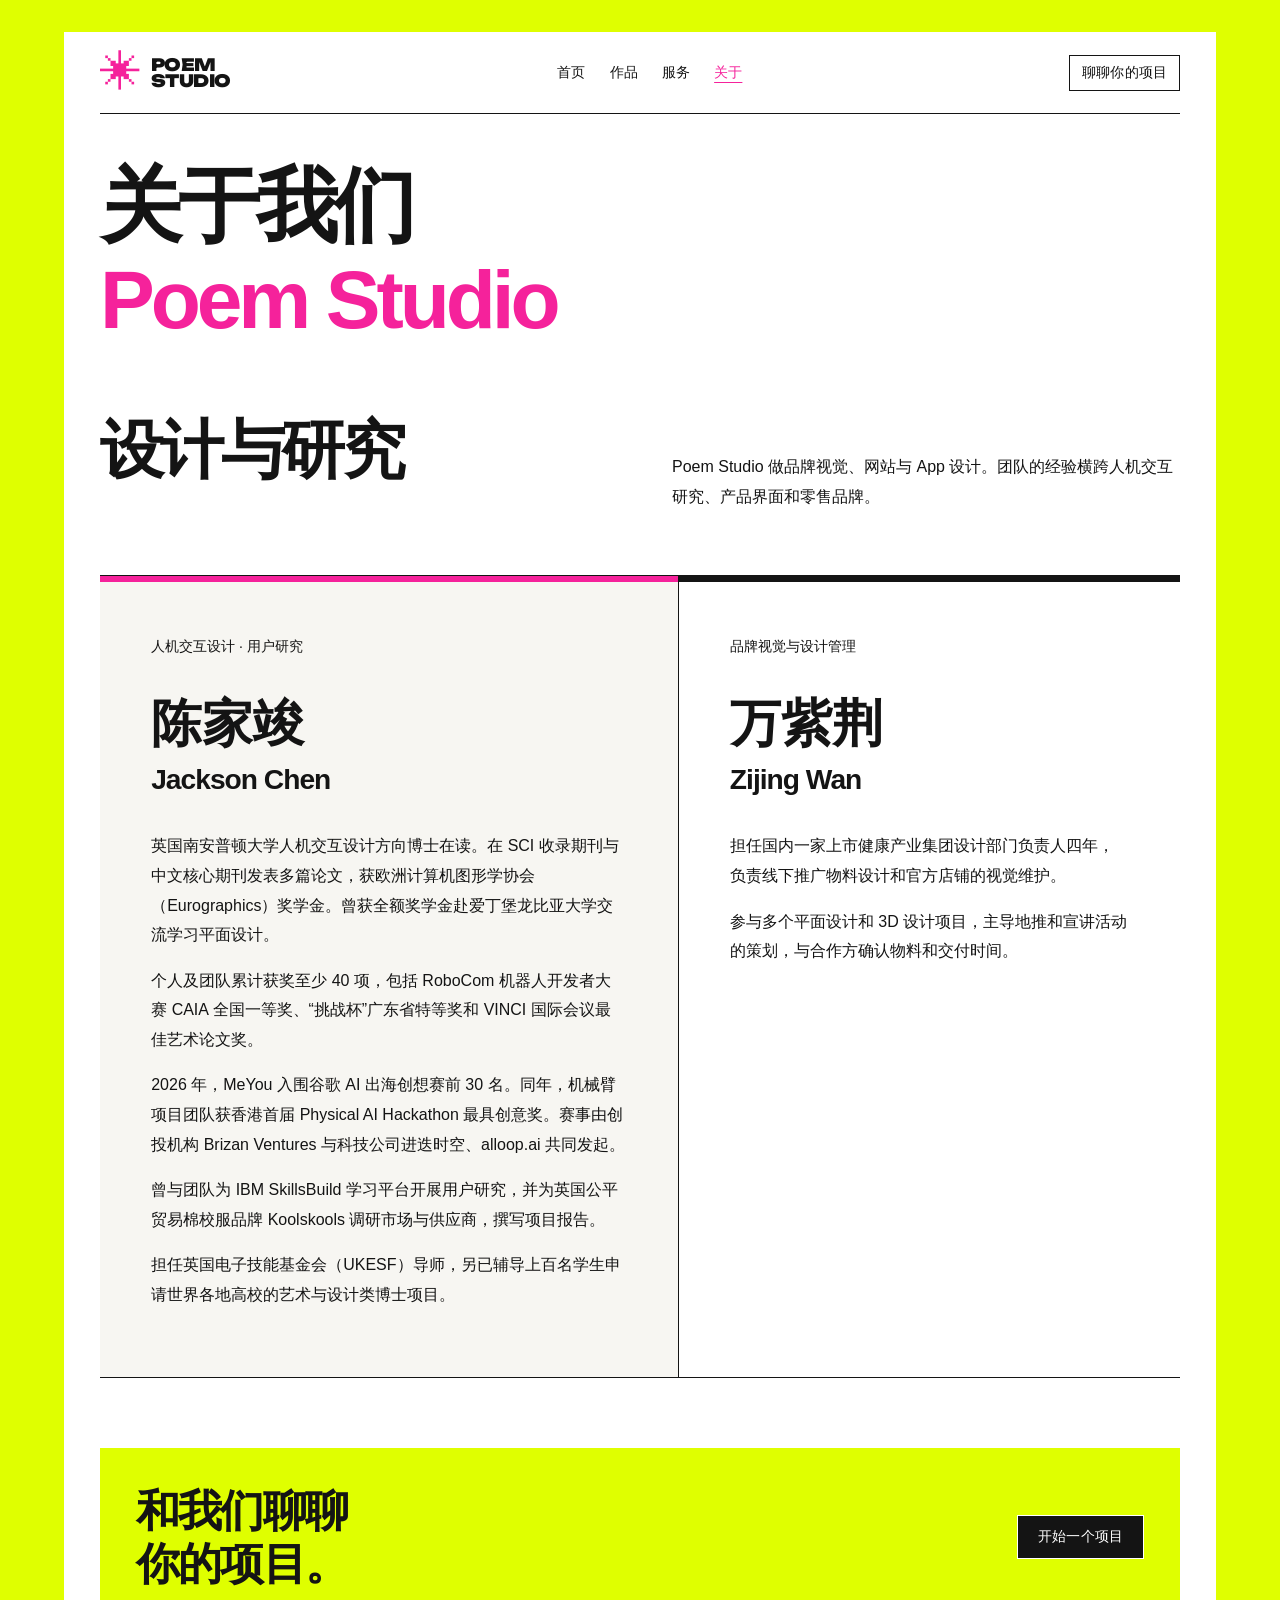
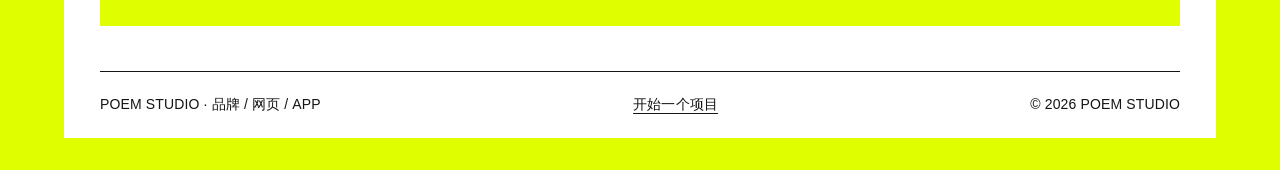
==== commit 109425f8: "Update-studio-case-studies-and-project-media" ====
--- a/about.html
+++ b/about.html
@@ -1,5 +1,5 @@
 <!doctype html>
-<html lang="zh-CN"><head><meta charset="utf-8"><meta name="viewport" content="width=device-width,initial-scale=1"><meta name="theme-color" content="#dfff00"><meta name="description" content="Poem Studio 设计工作室，专注品牌视觉、网页和 App 设计。"><title>工作室 · Poem Studio</title><link rel="icon" href="assets/mark.svg"><link rel="preload" as="font" href="assets/display.ttf" type="font/ttf" crossorigin><link rel="stylesheet" href="poem.css?v=3"><link rel="stylesheet" href="portfolio.css?v=7"><script src="portfolio.js?v=8" defer></script><script src="poem.js?v=16" defer></script></head><body data-page="about"><a class="skip" href="#content">跳到正文</a><div class="paper"><header class="site-header"></header><main id="content"><h1 class="page-title">关于我们<br><em>Poem Studio</em></h1><section class="studio-intro"><h2>设计与研究</h2><p>Poem Studio 做品牌视觉、网站与 App 设计。团队的经验横跨人机交互研究、产品界面和零售品牌。</p></section>
+<html lang="zh-CN"><head><meta charset="utf-8"><meta name="viewport" content="width=device-width,initial-scale=1"><meta name="theme-color" content="#dfff00"><meta name="description" content="Poem Studio 设计工作室，专注品牌视觉、网页和 App 设计。"><title>工作室 · Poem Studio</title><link rel="icon" href="assets/mark.svg"><link rel="preload" as="font" href="assets/display.ttf" type="font/ttf" crossorigin><link rel="stylesheet" href="poem.css?v=3"><link rel="stylesheet" href="portfolio.css?v=7"><script src="portfolio.js?v=9" defer></script><script src="poem.js?v=17" defer></script></head><body data-page="about"><a class="skip" href="#content">跳到正文</a><div class="paper"><header class="site-header"></header><main id="content"><h1 class="page-title">关于我们<br><em>Poem Studio</em></h1><section class="studio-intro"><h2>设计与研究</h2><p>Poem Studio 做品牌视觉、网站与 App 设计。团队的经验横跨人机交互研究、产品界面和零售品牌。</p></section>
 <section class="team-spread" aria-label="团队成员">
 <article><small>人机交互设计 · 用户研究</small><h2>陈家竣 <span lang="en">Jackson Chen</span></h2>
 <p>英国南安普顿大学人机交互设计方向博士在读。在 SCI 收录期刊与中文核心期刊发表多篇论文，获欧洲计算机图形学协会（Eurographics）奖学金。曾获全额奖学金赴爱丁堡龙比亚大学交流学习平面设计。</p>
@@ -9,6 +9,6 @@
 <p>担任英国电子技能基金会（UKESF）导师，另已辅导上百名学生申请世界各地高校的艺术与设计类博士项目。</p></article>
 <article><small>品牌视觉与设计管理</small><h2>万紫荆 <span lang="en">Zijing Wan</span></h2>
 <p>担任国内一家上市健康产业集团设计部门负责人四年，负责线下推广物料设计和官方店铺的视觉维护。</p>
-<p>参与多个平面设计和 3D 设计项目，也参与地推、宣讲活动的策划，与合作方确认物料和交付时间。</p></article>
+<p>参与多个平面设计和 3D 设计项目，主导地推和宣讲活动的策划，与合作方确认物料和交付时间。</p></article>
 </section>
 <section class="closing"><h2>和我们聊聊<br>你的项目。</h2><a class="button" href="contact.html">开始一个项目</a></section></main><footer class="site-footer"></footer></div></body></html>
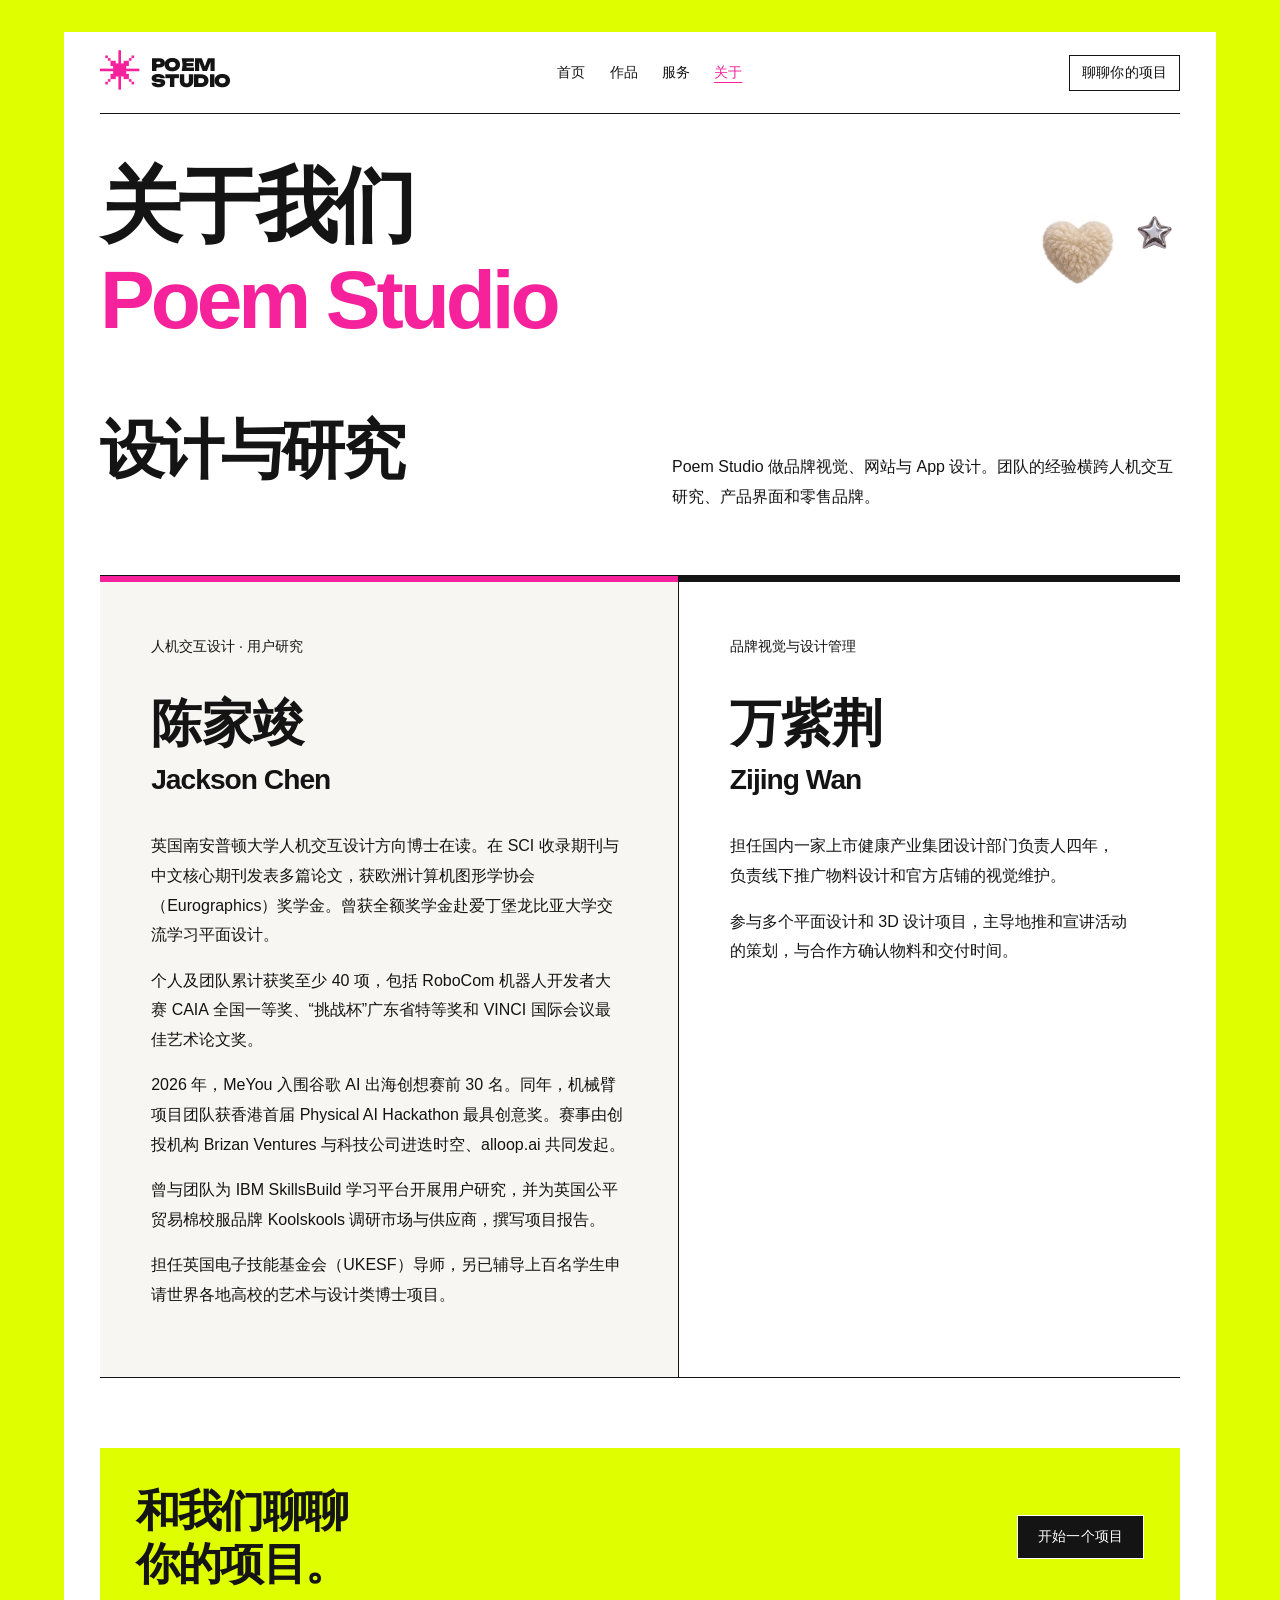
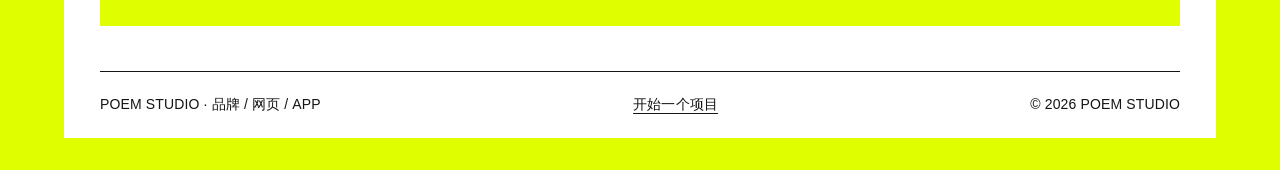
==== commit f0aaf8f1: "Add-floating-studio-objects" ====
--- a/about.html
+++ b/about.html
@@ -1,5 +1,5 @@
 <!doctype html>
-<html lang="zh-CN"><head><meta charset="utf-8"><meta name="viewport" content="width=device-width,initial-scale=1"><meta name="theme-color" content="#dfff00"><meta name="description" content="Poem Studio 设计工作室，专注品牌视觉、网页和 App 设计。"><title>工作室 · Poem Studio</title><link rel="icon" href="assets/mark.svg"><link rel="preload" as="font" href="assets/display.ttf" type="font/ttf" crossorigin><link rel="stylesheet" href="poem.css?v=3"><link rel="stylesheet" href="portfolio.css?v=7"><script src="portfolio.js?v=9" defer></script><script src="poem.js?v=17" defer></script></head><body data-page="about"><a class="skip" href="#content">跳到正文</a><div class="paper"><header class="site-header"></header><main id="content"><h1 class="page-title">关于我们<br><em>Poem Studio</em></h1><section class="studio-intro"><h2>设计与研究</h2><p>Poem Studio 做品牌视觉、网站与 App 设计。团队的经验横跨人机交互研究、产品界面和零售品牌。</p></section>
+<html lang="zh-CN"><head><meta charset="utf-8"><meta name="viewport" content="width=device-width,initial-scale=1"><meta name="theme-color" content="#dfff00"><meta name="description" content="Poem Studio 设计工作室，专注品牌视觉、网页和 App 设计。"><title>工作室 · Poem Studio</title><link rel="icon" href="assets/mark.svg"><link rel="preload" as="font" href="assets/display.ttf" type="font/ttf" crossorigin><link rel="stylesheet" href="poem.css?v=4"><link rel="stylesheet" href="portfolio.css?v=8"><script src="portfolio.js?v=11" defer></script><script src="poem.js?v=18" defer></script></head><body data-page="about"><a class="skip" href="#content">跳到正文</a><div class="paper"><header class="site-header"></header><main id="content"><h1 class="page-title">关于我们<br><em>Poem Studio</em></h1><section class="studio-intro"><h2>设计与研究</h2><p>Poem Studio 做品牌视觉、网站与 App 设计。团队的经验横跨人机交互研究、产品界面和零售品牌。</p></section>
 <section class="team-spread" aria-label="团队成员">
 <article><small>人机交互设计 · 用户研究</small><h2>陈家竣 <span lang="en">Jackson Chen</span></h2>
 <p>英国南安普顿大学人机交互设计方向博士在读。在 SCI 收录期刊与中文核心期刊发表多篇论文，获欧洲计算机图形学协会（Eurographics）奖学金。曾获全额奖学金赴爱丁堡龙比亚大学交流学习平面设计。</p>
--- a/poem.css
+++ b/poem.css
@@ -47,3 +47,49 @@
 /* Chinese is primary; English provides a secondary visual rhythm. */
 .slide-copy h2{font-family:var(--text);font-weight:800;font-size:clamp(32px,4.7cqw,66px);line-height:1.15;letter-spacing:-.055em;max-width:360px}.slide-copy .eyebrow{font-family:var(--text);font-size:13px}.statement h2{font-family:var(--text);font-size:6.2cqw;line-height:1.2;font-weight:800;letter-spacing:-.055em}.statement>.eyebrow{margin-bottom:20px;color:#555}.manifesto-art strong{font-family:var(--text);font-size:6.5cqw;line-height:1.1;font-weight:800;letter-spacing:-.05em}.digital-head h2{font-family:var(--text);font-size:6.5cqw;line-height:1.05;font-weight:800}.feature-heading h2{font-family:var(--text);font-size:4.2cqw;line-height:1.15;font-weight:800}.page-title{font-family:var(--text);font-weight:800;line-height:1.15;font-size:7.6cqw;letter-spacing:-.05em}.section-heading h2{font-family:var(--text);font-weight:800;letter-spacing:-.04em}.closing h2{font-family:var(--text);font-weight:800;line-height:1.2;letter-spacing:-.04em}.service-shape h3{font-family:var(--text);font-weight:800}.service-shape small{display:block;font:11px var(--mono);margin-top:12px;letter-spacing:0}.duotone-art span{font-family:var(--text)}
 @media(max-width:600px){.slide-copy h2{font-size:10cqw;max-width:90%;line-height:1.1;margin:19px 0 14px}.slide-copy .eyebrow{font-size:11px}.statement h2{font-size:8.6cqw;line-height:1.25}.manifesto-art strong{font-size:13cqw}.digital-head h2{font-size:13cqw}.feature-heading h2{font-size:10cqw}.page-title{font-size:11cqw}.service-shape small{font-size:11px}}
+
+/* A separate strip in the heading keeps the small objects clear of the type. */
+.has-float-objects {
+  --object-space: clamp(74px, 16cqw, 220px);
+  position: relative;
+  min-height: calc(var(--object-space) * .53);
+  padding-inline-end: calc(var(--object-space) + .25rem);
+}
+.float-objects {
+  position: absolute;
+  inset-inline-end: 0;
+  top: 50%;
+  transform: translateY(-50%);
+  width: var(--object-space);
+  aspect-ratio: 2 / 1;
+  pointer-events: none;
+  user-select: none;
+}
+.float-objects img {
+  position: absolute;
+  object-fit: contain;
+  width: 49%;
+  height: 96%;
+  inset: 0 auto auto 17%;
+  --lift: -5px;
+  animation: studio-object-float 6s ease-in-out -1.4s infinite alternate;
+}
+.float-objects img:nth-child(2) {
+  width: 23%; height: 46%; inset: 3% 3% auto auto;
+  --lift: 3px;
+  animation-duration: 4.7s;
+  animation-delay: -3.1s;
+}
+.float-objects img:nth-child(3) {
+  width: 12%; height: 24%; inset: auto auto 6% 6%;
+  --lift: -3px;
+  animation-duration: 5.4s;
+}
+.open-research .has-float-objects { --object-space: clamp(76px, 11cqw, 150px); }
+@keyframes studio-object-float {
+  from { transform: translateY(0); }
+  to { transform: translateY(var(--lift)); }
+}
+@media (prefers-reduced-motion: reduce) {
+  .float-objects img { animation: none; }
+}
--- a/portfolio.css
+++ b/portfolio.css
@@ -95,13 +95,10 @@
 .directory-title h3{font:800 clamp(20px,2.25cqw,34px)/1.2 var(--text);letter-spacing:-.055em;margin:.22em 0}
 .directory-entry p{margin:.5em 0 0;font-size:14px;color:#4c4b48}
 .directory-entry:hover h3,.real-card:hover h3{color:#ac0762}
-.directory-entry .work-visual,.catalogue .work-visual{aspect-ratio:4/3;display:grid;place-items:center;background:#f2f2ef;overflow:hidden;border:0;border-radius:0}
+.directory-entry .work-visual,.catalogue .real-card .work-visual{aspect-ratio:4/3;display:grid;place-items:center;background:transparent;overflow:hidden;border:0;border-radius:0}
 .directory-entry .work-visual img,.catalogue .real-card .work-visual img{width:100%;height:100%;min-height:0;object-fit:contain;object-position:center;aspect-ratio:auto;transform:none}
 .catalogue .real-card .work-visual::after{content:none}
-.directory-entry .edit-graduate,.catalogue .edit-graduate{background:#161512}
 
-.directory-entry .edit-drawnwork,.catalogue .edit-drawnwork{background:#080808}
-.directory-entry .edit-yuexiu,.catalogue .edit-yuexiu{background:#fff;outline:1px solid #ccc;outline-offset:-1px}
 .case-more{margin:2rem 0;border-top:1px solid var(--ink);padding:1rem 0}.case-more summary{cursor:pointer;width:fit-content;font-weight:600}.brand-wide a{display:block;cursor:zoom-in}
 .filters a{font-size:14px;border:1px solid var(--ink);padding:6px 14px}
 .filters a[aria-current=page]{background:var(--ink);color:#fff}
@@ -123,12 +120,9 @@
 @media(max-width:560px){.catalogue .work-grid{grid-template-columns:1fr}.portfolio-directory{row-gap:26px}.directory-title small{font-size:10px}.directory-entry p{font-size:12px}.filters{gap:6px}.filters a{padding:6px 10px}.catalogue-section header{flex-wrap:wrap;gap:.3em .8em}}
 .home-directory .portfolio-directory{display:grid;grid-template-columns:minmax(0,1.4fr) minmax(220px,1fr);align-items:stretch;gap:clamp(20px,4vw,64px)}
 .index-preview{margin:0;align-self:center;min-width:0}
-.index-plate{display:grid;place-items:center;aspect-ratio:16/10;background:#dedfd7;overflow:hidden}
+.index-plate{display:grid;place-items:center;aspect-ratio:16/10;overflow:hidden}
 .index-plate img{width:100%;height:100%;min-height:0;object-fit:contain}
 .index-preview[data-section=brand] .index-plate img{object-fit:cover}
-.index-preview[data-section=objects] .index-plate{background:#171614}
-.index-preview[data-section=digital] .index-plate{background:#edeef3}
-.index-preview[data-section=research] .index-plate{background:#ece9e3}
 .index-preview[data-section=research] img{width:68%;height:78%}
 .index-preview figcaption{display:flex;align-items:baseline;justify-content:space-between;gap:12px;padding:10px 0;border-bottom:1px solid #babbb5}
 .index-case-link,.index-row a{font-size:13px;white-space:nowrap}.index-case-link:hover,.index-row a:hover{text-decoration:underline}
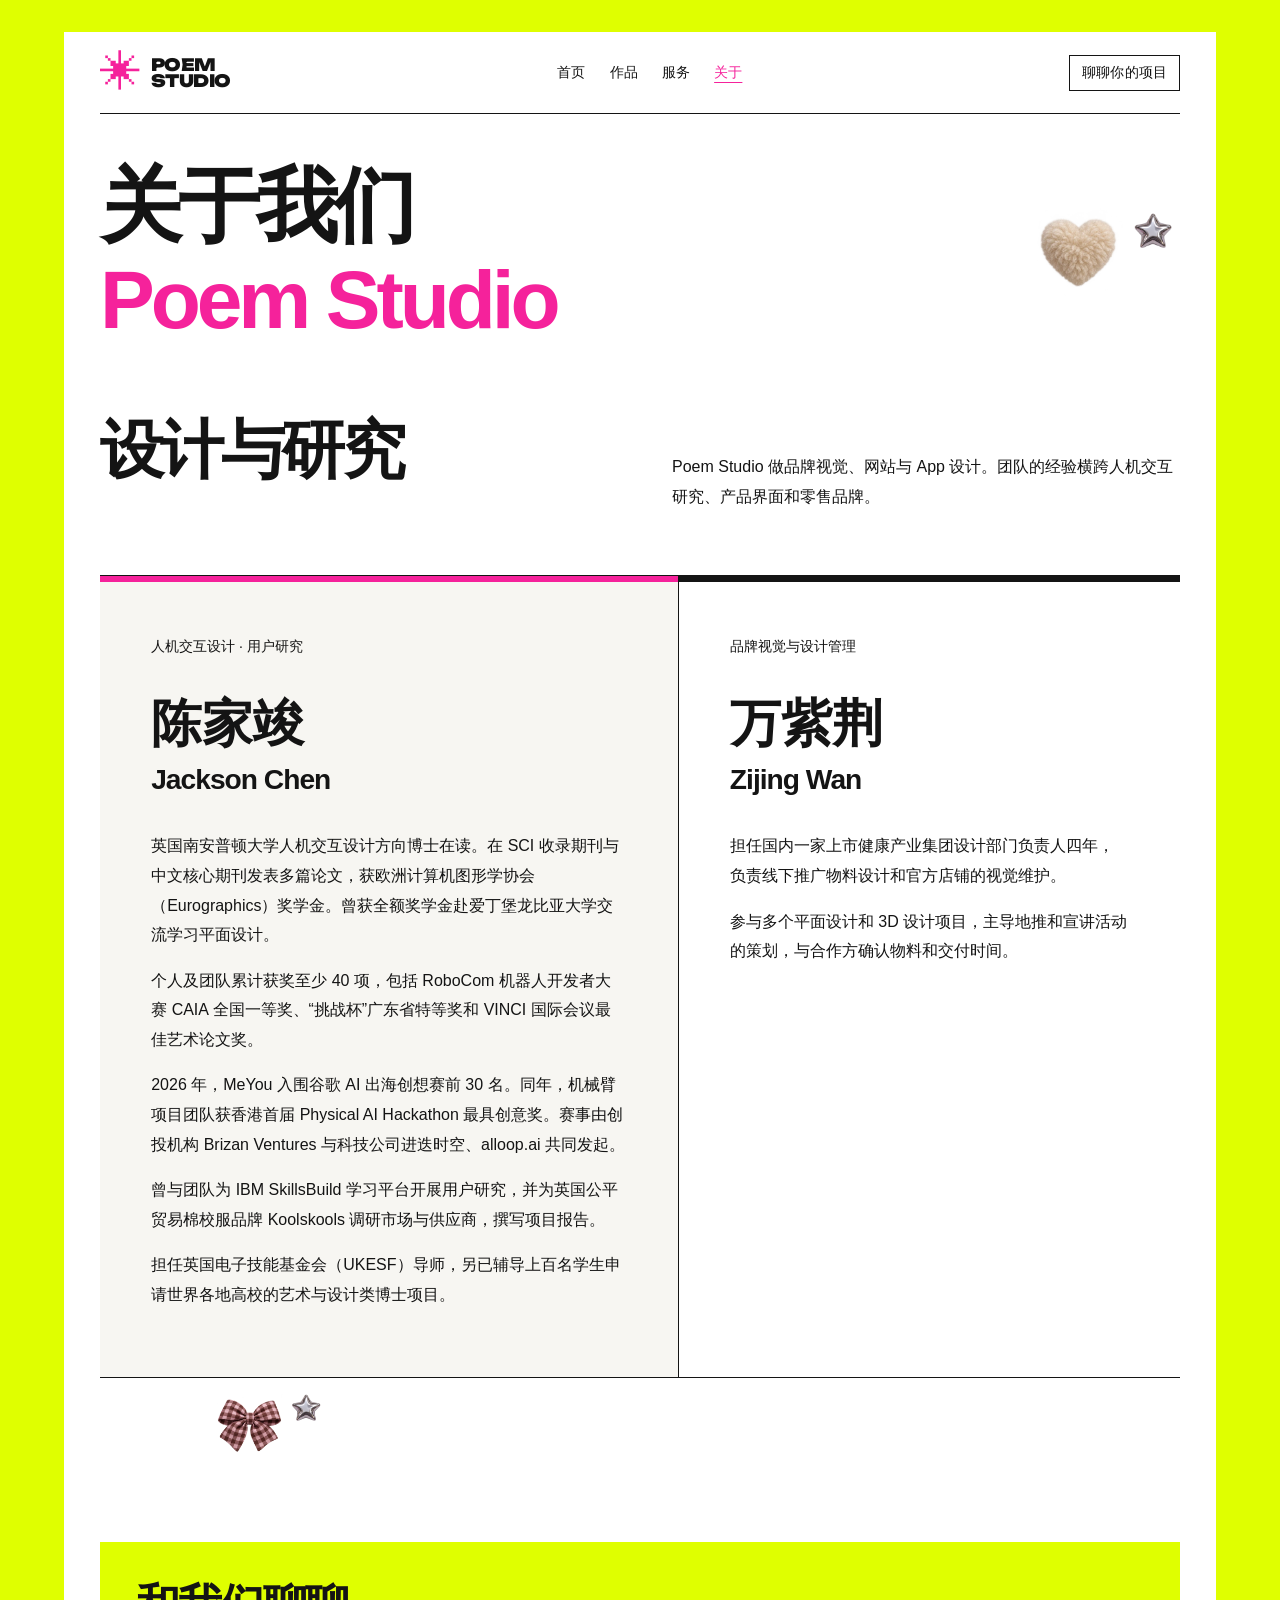
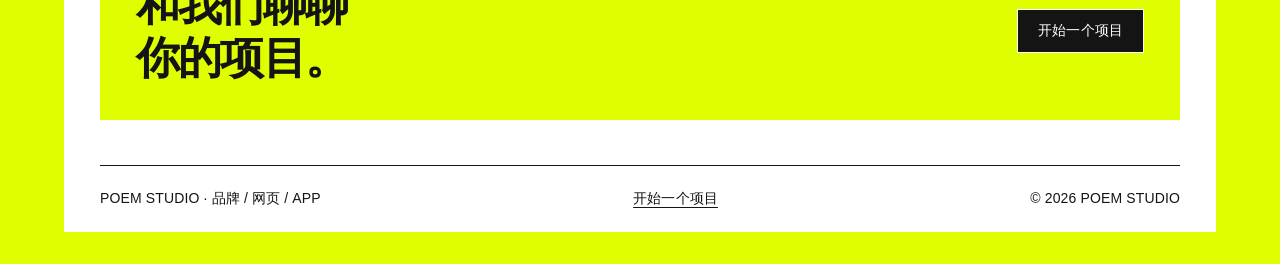
==== commit 5d13ee10: "Vary-floating-objects-throughout-studio-pages" ====
--- a/about.html
+++ b/about.html
@@ -1,5 +1,5 @@
 <!doctype html>
-<html lang="zh-CN"><head><meta charset="utf-8"><meta name="viewport" content="width=device-width,initial-scale=1"><meta name="theme-color" content="#dfff00"><meta name="description" content="Poem Studio 设计工作室，专注品牌视觉、网页和 App 设计。"><title>工作室 · Poem Studio</title><link rel="icon" href="assets/mark.svg"><link rel="preload" as="font" href="assets/display.ttf" type="font/ttf" crossorigin><link rel="stylesheet" href="poem.css?v=4"><link rel="stylesheet" href="portfolio.css?v=8"><script src="portfolio.js?v=11" defer></script><script src="poem.js?v=18" defer></script></head><body data-page="about"><a class="skip" href="#content">跳到正文</a><div class="paper"><header class="site-header"></header><main id="content"><h1 class="page-title">关于我们<br><em>Poem Studio</em></h1><section class="studio-intro"><h2>设计与研究</h2><p>Poem Studio 做品牌视觉、网站与 App 设计。团队的经验横跨人机交互研究、产品界面和零售品牌。</p></section>
+<html lang="zh-CN"><head><meta charset="utf-8"><meta name="viewport" content="width=device-width,initial-scale=1"><meta name="theme-color" content="#dfff00"><meta name="description" content="Poem Studio 设计工作室，专注品牌视觉、网页和 App 设计。"><title>工作室 · Poem Studio</title><link rel="icon" href="assets/mark.svg"><link rel="preload" as="font" href="assets/display.ttf" type="font/ttf" crossorigin><link rel="stylesheet" href="poem.css?v=5"><link rel="stylesheet" href="portfolio.css?v=8"><script src="portfolio.js?v=12" defer></script><script src="poem.js?v=19" defer></script></head><body data-page="about"><a class="skip" href="#content">跳到正文</a><div class="paper"><header class="site-header"></header><main id="content"><h1 class="page-title">关于我们<br><em>Poem Studio</em></h1><section class="studio-intro"><h2>设计与研究</h2><p>Poem Studio 做品牌视觉、网站与 App 设计。团队的经验横跨人机交互研究、产品界面和零售品牌。</p></section>
 <section class="team-spread" aria-label="团队成员">
 <article><small>人机交互设计 · 用户研究</small><h2>陈家竣 <span lang="en">Jackson Chen</span></h2>
 <p>英国南安普顿大学人机交互设计方向博士在读。在 SCI 收录期刊与中文核心期刊发表多篇论文，获欧洲计算机图形学协会（Eurographics）奖学金。曾获全额奖学金赴爱丁堡龙比亚大学交流学习平面设计。</p>
--- a/poem.css
+++ b/poem.css
@@ -50,9 +50,9 @@
 
 /* A separate strip in the heading keeps the small objects clear of the type. */
 .has-float-objects {
-  --object-space: clamp(74px, 16cqw, 220px);
+  --object-space: clamp(92px, 17cqw, 236px);
   position: relative;
-  min-height: calc(var(--object-space) * .53);
+  min-height: calc(var(--object-space) * .60);
   padding-inline-end: calc(var(--object-space) + .25rem);
 }
 .float-objects {
@@ -68,27 +68,43 @@
 .float-objects img {
   position: absolute;
   object-fit: contain;
-  width: 49%;
+  width: 56%;
   height: 96%;
   inset: 0 auto auto 17%;
-  --lift: -5px;
-  animation: studio-object-float 6s ease-in-out -1.4s infinite alternate;
+  --lift: clamp(7px, 1cqw, 13px);
+  animation: studio-object-float 2.9s ease-in-out -1.4s infinite alternate;
 }
 .float-objects img:nth-child(2) {
   width: 23%; height: 46%; inset: 3% 3% auto auto;
-  --lift: 3px;
-  animation-duration: 4.7s;
+  --lift: clamp(5px, .7cqw, 9px);
+  animation-duration: 2.2s;
   animation-delay: -3.1s;
 }
 .float-objects img:nth-child(3) {
   width: 12%; height: 24%; inset: auto auto 6% 6%;
-  --lift: -3px;
-  animation-duration: 5.4s;
+  --lift: clamp(4px, .5cqw, 7px);
+  animation-duration: 3.6s;
+  animation-delay: -2.5s;
 }
 .open-research .has-float-objects { --object-space: clamp(76px, 11cqw, 150px); }
+.object-interlude {
+  display: grid;
+  align-items: center;
+  padding-block: .75rem;
+  pointer-events: none;
+}
+.object-interlude .float-objects {
+  position: relative;
+  inset: auto;
+  transform: none;
+  width: clamp(84px, 13cqw, 164px);
+}
+.interlude-left { padding-inline-start: 8%; }
+.interlude-right { justify-items: end; padding-inline-end: 15%; }
+.object-interlude:has(img:only-child) .float-objects { width: clamp(54px, 7cqw, 84px); }
 @keyframes studio-object-float {
-  from { transform: translateY(0); }
-  to { transform: translateY(var(--lift)); }
+  from { transform: translateY(var(--lift)); }
+  to { transform: translateY(calc(-1 * var(--lift))); }
 }
 @media (prefers-reduced-motion: reduce) {
   .float-objects img { animation: none; }
